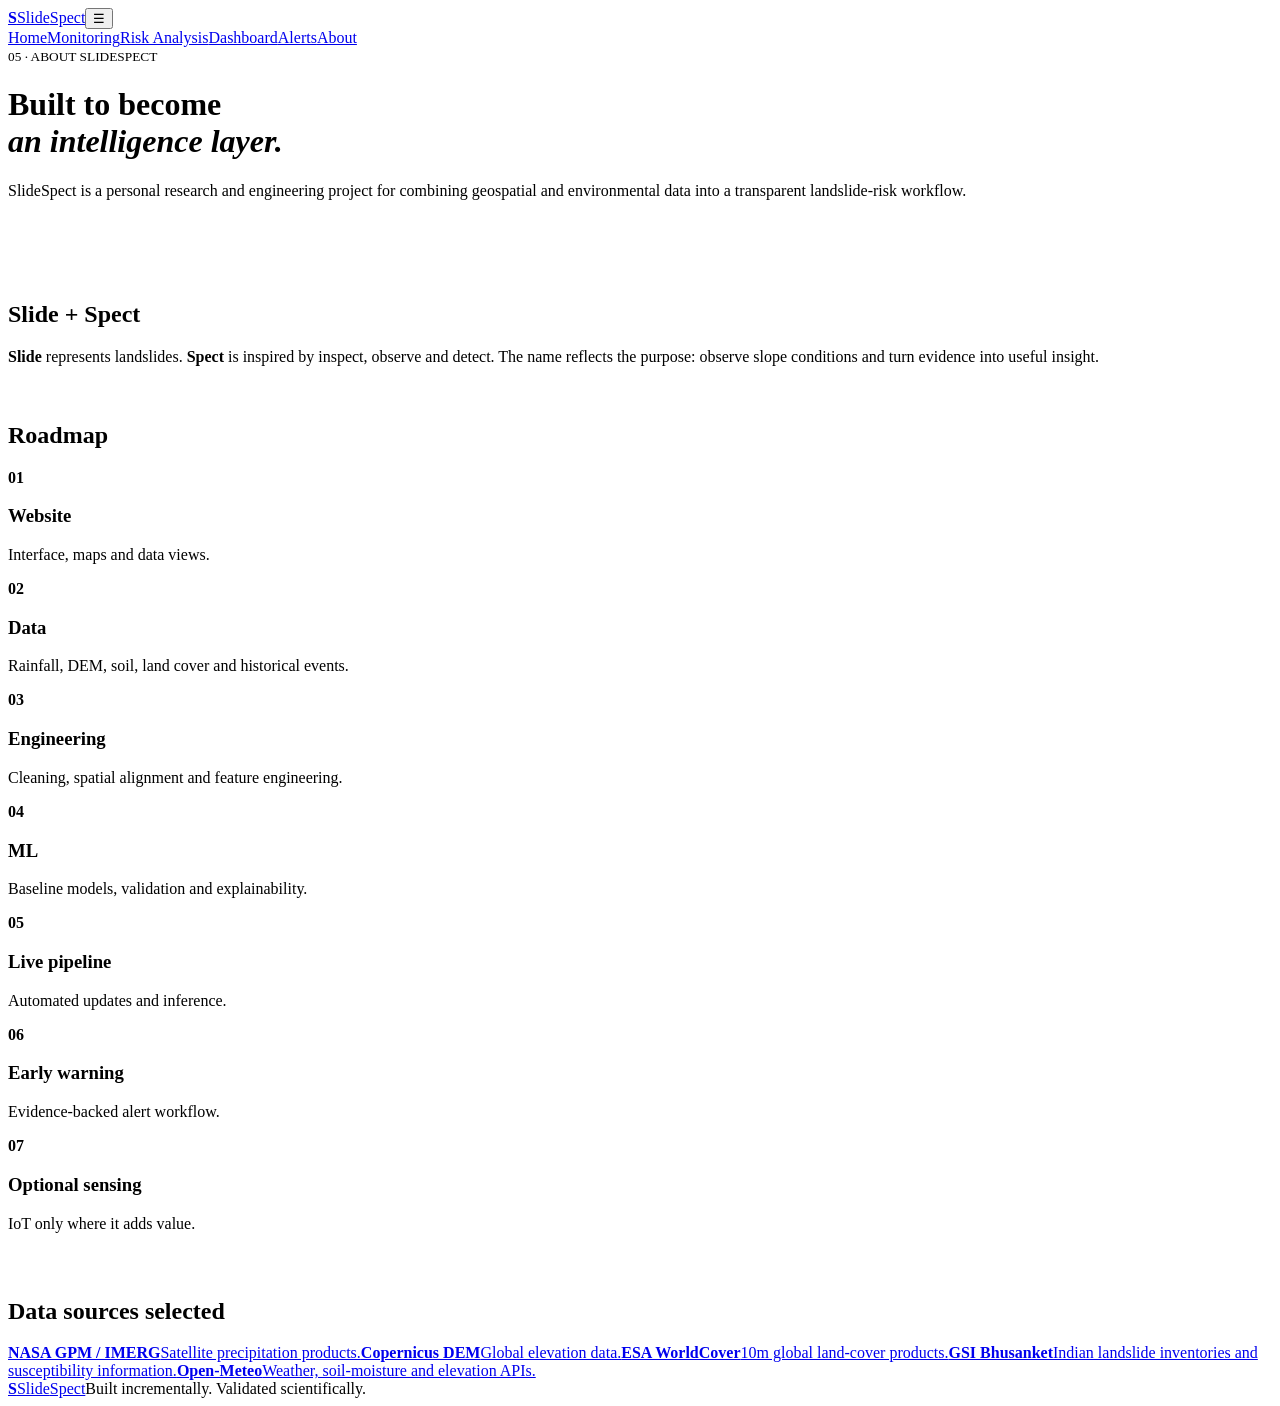
==== about.html @ 330103bc "Add files via upload" ====
<!doctype html><html><head><meta charset="utf-8"><meta name="viewport" content="width=device-width,initial-scale=1"><title>About — SlideSpect</title><link rel="stylesheet" href="../css/style.css"></head><body><header><a class="brand" href="../index.html"><b>S</b>Slide<span>Spect</span></a><button class="menu">☰</button><nav><a href="../index.html">Home</a><a href="monitoring.html">Monitoring</a><a href="risk-analysis.html">Risk Analysis</a><a href="dashboard.html">Dashboard</a><a href="alerts.html">Alerts</a><a class="active" href="about.html">About</a></nav></header><main><div class="page"><small>05 · ABOUT SLIDESPECT</small><h1>Built to become<br><em>an intelligence layer.</em></h1><p class="page-intro">SlideSpect is a personal research and engineering project for combining geospatial and environmental data into a transparent landslide-risk workflow.</p><section style="padding:65px 0 20px"><h2>Slide + Spect</h2><p><b>Slide</b> represents landslides. <b>Spect</b> is inspired by inspect, observe and detect. The name reflects the purpose: observe slope conditions and turn evidence into useful insight.</p></section><h2>Roadmap</h2><div class="timeline"><div><b>01</b><h3>Website</h3><p>Interface, maps and data views.</p></div><div><b>02</b><h3>Data</h3><p>Rainfall, DEM, soil, land cover and historical events.</p></div><div><b>03</b><h3>Engineering</h3><p>Cleaning, spatial alignment and feature engineering.</p></div><div><b>04</b><h3>ML</h3><p>Baseline models, validation and explainability.</p></div><div><b>05</b><h3>Live pipeline</h3><p>Automated updates and inference.</p></div><div><b>06</b><h3>Early warning</h3><p>Evidence-backed alert workflow.</p></div><div><b>07</b><h3>Optional sensing</h3><p>IoT only where it adds value.</p></div></div><h2 style="margin-top:65px">Data sources selected</h2><div class="sources"><a href="https://gpm.nasa.gov/data/imerg" target="_blank"><b>NASA GPM / IMERG</b><span>Satellite precipitation products.</span></a><a href="https://documentation.dataspace.copernicus.eu/APIs/SentinelHub/Data/DEM.html" target="_blank"><b>Copernicus DEM</b><span>Global elevation data.</span></a><a href="https://esa-worldcover.org/en/data-access" target="_blank"><b>ESA WorldCover</b><span>10m global land-cover products.</span></a><a href="https://bhusanket.gsi.gov.in/" target="_blank"><b>GSI Bhusanket</b><span>Indian landslide inventories and susceptibility information.</span></a><a href="https://open-meteo.com/" target="_blank"><b>Open-Meteo</b><span>Weather, soil-moisture and elevation APIs.</span></a></div></div></main><footer><a class="brand" href="../index.html"><b>S</b>Slide<span>Spect</span></a><span>Built incrementally. Validated scientifically.</span></footer><script src="../js/script.js"></script></body></html>
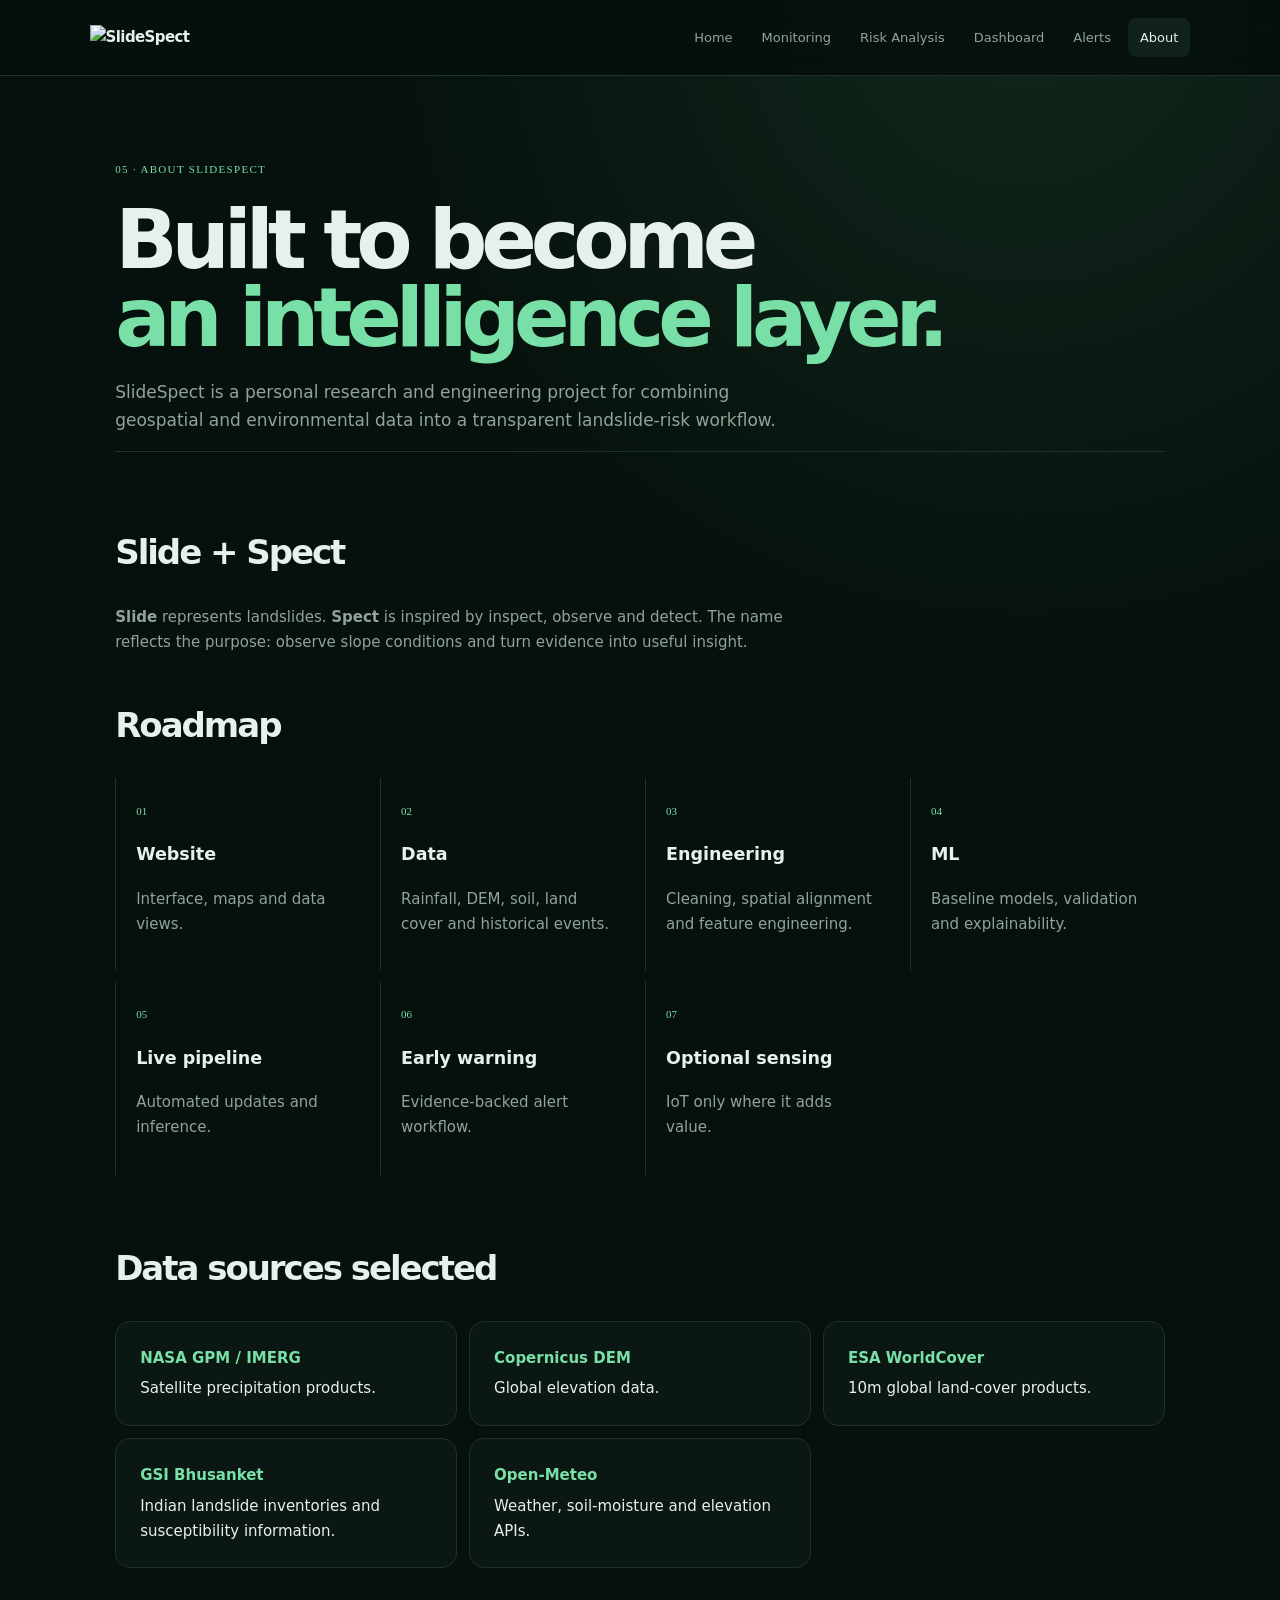
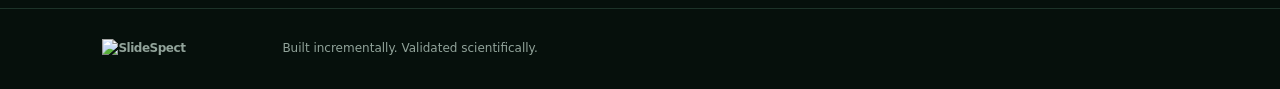
==== commit 4f208f8b: "Add files via upload" ====
--- a/about.html
+++ b/about.html
@@ -1 +1,7 @@
-<!doctype html><html><head><meta charset="utf-8"><meta name="viewport" content="width=device-width,initial-scale=1"><title>About — SlideSpect</title><link rel="stylesheet" href="../css/style.css"></head><body><header><a class="brand" href="../index.html"><b>S</b>Slide<span>Spect</span></a><button class="menu">☰</button><nav><a href="../index.html">Home</a><a href="monitoring.html">Monitoring</a><a href="risk-analysis.html">Risk Analysis</a><a href="dashboard.html">Dashboard</a><a href="alerts.html">Alerts</a><a class="active" href="about.html">About</a></nav></header><main><div class="page"><small>05 · ABOUT SLIDESPECT</small><h1>Built to become<br><em>an intelligence layer.</em></h1><p class="page-intro">SlideSpect is a personal research and engineering project for combining geospatial and environmental data into a transparent landslide-risk workflow.</p><section style="padding:65px 0 20px"><h2>Slide + Spect</h2><p><b>Slide</b> represents landslides. <b>Spect</b> is inspired by inspect, observe and detect. The name reflects the purpose: observe slope conditions and turn evidence into useful insight.</p></section><h2>Roadmap</h2><div class="timeline"><div><b>01</b><h3>Website</h3><p>Interface, maps and data views.</p></div><div><b>02</b><h3>Data</h3><p>Rainfall, DEM, soil, land cover and historical events.</p></div><div><b>03</b><h3>Engineering</h3><p>Cleaning, spatial alignment and feature engineering.</p></div><div><b>04</b><h3>ML</h3><p>Baseline models, validation and explainability.</p></div><div><b>05</b><h3>Live pipeline</h3><p>Automated updates and inference.</p></div><div><b>06</b><h3>Early warning</h3><p>Evidence-backed alert workflow.</p></div><div><b>07</b><h3>Optional sensing</h3><p>IoT only where it adds value.</p></div></div><h2 style="margin-top:65px">Data sources selected</h2><div class="sources"><a href="https://gpm.nasa.gov/data/imerg" target="_blank"><b>NASA GPM / IMERG</b><span>Satellite precipitation products.</span></a><a href="https://documentation.dataspace.copernicus.eu/APIs/SentinelHub/Data/DEM.html" target="_blank"><b>Copernicus DEM</b><span>Global elevation data.</span></a><a href="https://esa-worldcover.org/en/data-access" target="_blank"><b>ESA WorldCover</b><span>10m global land-cover products.</span></a><a href="https://bhusanket.gsi.gov.in/" target="_blank"><b>GSI Bhusanket</b><span>Indian landslide inventories and susceptibility information.</span></a><a href="https://open-meteo.com/" target="_blank"><b>Open-Meteo</b><span>Weather, soil-moisture and elevation APIs.</span></a></div></div></main><footer><a class="brand" href="../index.html"><b>S</b>Slide<span>Spect</span></a><span>Built incrementally. Validated scientifically.</span></footer><script src="../js/script.js"></script></body></html>
+<!doctype html><html><head><meta charset="utf-8"><meta name="viewport" content="width=device-width,initial-scale=1"><title>About — SlideSpect</title><link rel="stylesheet" href="../css/style.css"><style id="slidespect-inline-css">
+@import url('https://fonts.googleapis.com/css2?family=DM+Mono:wght@400;500&family=Manrope:wght@400;600;700;800&display=swap');
+:root{--bg:#06100c;--p:#0b1712;--p2:#0e1d17;--line:#1d3329;--text:#e7f0eb;--muted:#91a39a;--green:#78e0a7;--red:#ff5d5d;--orange:#f2a65a;--yellow:#d7c45a}*{box-sizing:border-box}html{scroll-behavior:smooth}body{margin:0;background:radial-gradient(circle at 80% 0,#10271b,transparent 35%),var(--bg);color:var(--text);font:15px/1.65 Manrope,system-ui,sans-serif}a{color:inherit;text-decoration:none}header{height:76px;padding:0 7vw;border-bottom:1px solid var(--line);display:flex;align-items:center;justify-content:space-between;position:sticky;top:0;z-index:10;background:#06100ceb;backdrop-filter:blur(16px)}.brand{font-weight:800;letter-spacing:-.04em}.brand b{display:inline-grid;place-items:center;width:31px;height:31px;border:1px solid var(--green);border-radius:9px;color:var(--green);margin-right:9px}.brand span{color:var(--green)}nav{display:flex;gap:5px}nav a{padding:9px 12px;color:var(--muted);border-radius:8px;font-size:13px}nav a:hover,nav a.active{background:#10221a;color:var(--text)}.menu{display:none;background:none;border:0;color:white;font-size:22px}.hero{min-height:650px;padding:90px 9vw;display:grid;grid-template-columns:1.2fr .8fr;align-items:center;gap:40px}small{font:500 11px 'DM Mono';letter-spacing:.12em;color:var(--green)}h1{font-size:clamp(50px,7vw,95px);line-height:.96;letter-spacing:-.075em;margin:20px 0}h1 em{font-style:normal;color:var(--green)}h2{font-size:34px;letter-spacing:-.06em;margin:7px 0 25px}p{color:var(--muted);max-width:700px}.actions{display:flex;gap:10px;margin:30px 0}.btn{padding:13px 18px;border:1px solid var(--green);border-radius:9px;background:var(--green);color:#06100c;font-weight:800;font-size:13px}.btn.ghost{background:transparent;color:var(--text);border-color:var(--line)}#status{font:12px 'DM Mono';color:var(--muted)}.orb{height:360px;display:grid;place-items:center}.orb>div{width:190px;height:190px;border-radius:50%;display:flex;flex-direction:column;align-items:center;justify-content:center;border:1px solid #416b53;background:linear-gradient(145deg,#173425,#08130e);box-shadow:0 0 100px #78e0a714}.orb strong{font-size:36px;color:var(--green)}section{padding:70px 8vw;border-top:1px solid var(--line)}.head{display:flex;align-items:end;justify-content:space-between;gap:20px}.metrics{display:grid;grid-template-columns:repeat(4,1fr);gap:14px}.metrics article,.cards article,.steps div{background:linear-gradient(145deg,var(--p2),var(--p));border:1px solid var(--line);border-radius:15px;padding:22px}.metrics b{display:block;font-size:32px;letter-spacing:-.06em;margin:13px 0 2px}.metrics span{font-size:12px;color:var(--muted)}.pill{border:1px solid var(--line);padding:5px 9px;border-radius:99px;color:var(--muted);font:11px 'DM Mono'}.map{height:520px;border:1px solid var(--line);border-radius:15px;overflow:hidden}.note{font-size:11px;color:#72877c}.cards{display:grid;grid-template-columns:repeat(3,1fr);gap:14px}.cards article{min-height:185px}.cards i{font:11px 'DM Mono';font-style:normal;color:var(--green)}.cards article:first-child i,.cards article:nth-child(2) i{color:var(--red)}.cards h3{margin-top:25px}.split{display:grid;grid-template-columns:1fr 1fr;gap:70px;align-items:center}.steps{border-left:1px solid var(--line)}.steps div{border:0;border-bottom:1px solid var(--line);border-radius:0;padding:17px 22px;font-weight:700}.steps b{color:var(--green);font:11px 'DM Mono';margin-right:15px}.steps span{display:block;margin-left:38px;color:var(--muted);font-size:12px;font-weight:400}footer{padding:30px 8vw;border-top:1px solid var(--line);display:flex;gap:25px;align-items:center;color:var(--muted);font-size:12px}footer span{margin-right:auto}
+.page{padding:80px 9vw 40px}.page h1{font-size:clamp(50px,7vw,82px)}.page-intro{font-size:17px}.toolbar{display:flex;justify-content:space-between;align-items:end;margin:30px 0 15px}.toolbar select{background:#0d1c16;color:white;border:1px solid var(--line);padding:12px;border-radius:8px}.grid2{display:grid;grid-template-columns:1.4fr .6fr;gap:15px}.panel{background:var(--p);border:1px solid var(--line);border-radius:15px;padding:22px}.risk{font-size:38px;color:var(--green);font-weight:800}.bars i{display:block;height:7px;margin:10px 0;border-radius:10px;background:var(--green)}.list{list-style:none;padding:0}.list li{display:flex;justify-content:space-between;padding:13px 0;border-bottom:1px solid var(--line);font-size:12px}.ok{color:var(--green)}.pending{color:var(--orange)}.flow,.feature,.alerts,.sources{display:grid;gap:12px}.flow{grid-template-columns:repeat(4,1fr)}.feature{grid-template-columns:1fr 1fr}.flow>div,.feature>div,.alerts>article,.sources a{padding:24px;background:var(--p);border:1px solid var(--line);border-radius:15px}.flow b{color:var(--green);font:11px 'DM Mono'}.flow h3{margin-top:35px}.alerts{grid-template-columns:1fr 1fr}.alerts article{min-height:160px}.alerts i{font:11px 'DM Mono';font-style:normal;color:var(--green)}.sources{grid-template-columns:repeat(3,1fr)}.sources a{display:flex;flex-direction:column;gap:6px}.sources b{color:var(--green)}.timeline{display:grid;grid-template-columns:repeat(4,1fr);gap:10px}.timeline div{padding:20px;border-left:1px solid var(--line)}.timeline b{color:var(--green);font:11px 'DM Mono'}
+@media(max-width:850px){nav{display:none}nav.open{display:flex;position:absolute;left:0;right:0;top:76px;background:#06100c;flex-direction:column;padding:12px 7vw;border-bottom:1px solid var(--line)}.menu{display:block}.hero{grid-template-columns:1fr;padding-top:60px}.orb{display:none}.metrics,.cards,.flow,.sources,.timeline{grid-template-columns:1fr 1fr}.split,.grid2{grid-template-columns:1fr}.feature{grid-template-columns:1fr}}@media(max-width:550px){.metrics,.cards,.flow,.sources,.timeline,.alerts{grid-template-columns:1fr}.hero h1,.page h1{font-size:50px}.head,.toolbar{align-items:flex-start;flex-direction:column}footer{align-items:flex-start;flex-direction:column}footer span{margin:0}.map{height:430px}}
+
+</style><link rel="icon" type="image/svg+xml" href="../assets/icons/slidespect-logo.svg"></head><body><header><a class="brand" href="../index.html"><img src="../assets/icons/slidespect-logo.svg" alt="SlideSpect" style="width:155px;height:auto;display:block"></a><button class="menu">☰</button><nav><a href="../index.html">Home</a><a href="monitoring.html">Monitoring</a><a href="risk-analysis.html">Risk Analysis</a><a href="dashboard.html">Dashboard</a><a href="alerts.html">Alerts</a><a class="active" href="about.html">About</a></nav></header><main><div class="page"><small>05 · ABOUT SLIDESPECT</small><h1>Built to become<br><em>an intelligence layer.</em></h1><p class="page-intro">SlideSpect is a personal research and engineering project for combining geospatial and environmental data into a transparent landslide-risk workflow.</p><section style="padding:65px 0 20px"><h2>Slide + Spect</h2><p><b>Slide</b> represents landslides. <b>Spect</b> is inspired by inspect, observe and detect. The name reflects the purpose: observe slope conditions and turn evidence into useful insight.</p></section><h2>Roadmap</h2><div class="timeline"><div><b>01</b><h3>Website</h3><p>Interface, maps and data views.</p></div><div><b>02</b><h3>Data</h3><p>Rainfall, DEM, soil, land cover and historical events.</p></div><div><b>03</b><h3>Engineering</h3><p>Cleaning, spatial alignment and feature engineering.</p></div><div><b>04</b><h3>ML</h3><p>Baseline models, validation and explainability.</p></div><div><b>05</b><h3>Live pipeline</h3><p>Automated updates and inference.</p></div><div><b>06</b><h3>Early warning</h3><p>Evidence-backed alert workflow.</p></div><div><b>07</b><h3>Optional sensing</h3><p>IoT only where it adds value.</p></div></div><h2 style="margin-top:65px">Data sources selected</h2><div class="sources"><a href="https://gpm.nasa.gov/data/imerg" target="_blank"><b>NASA GPM / IMERG</b><span>Satellite precipitation products.</span></a><a href="https://documentation.dataspace.copernicus.eu/APIs/SentinelHub/Data/DEM.html" target="_blank"><b>Copernicus DEM</b><span>Global elevation data.</span></a><a href="https://esa-worldcover.org/en/data-access" target="_blank"><b>ESA WorldCover</b><span>10m global land-cover products.</span></a><a href="https://bhusanket.gsi.gov.in/" target="_blank"><b>GSI Bhusanket</b><span>Indian landslide inventories and susceptibility information.</span></a><a href="https://open-meteo.com/" target="_blank"><b>Open-Meteo</b><span>Weather, soil-moisture and elevation APIs.</span></a></div></div></main><footer><a class="brand" href="../index.html"><img src="../assets/icons/slidespect-logo.svg" alt="SlideSpect" style="width:155px;height:auto;display:block"></a><span>Built incrementally. Validated scientifically.</span></footer><script src="../js/script.js"></script></body></html>
